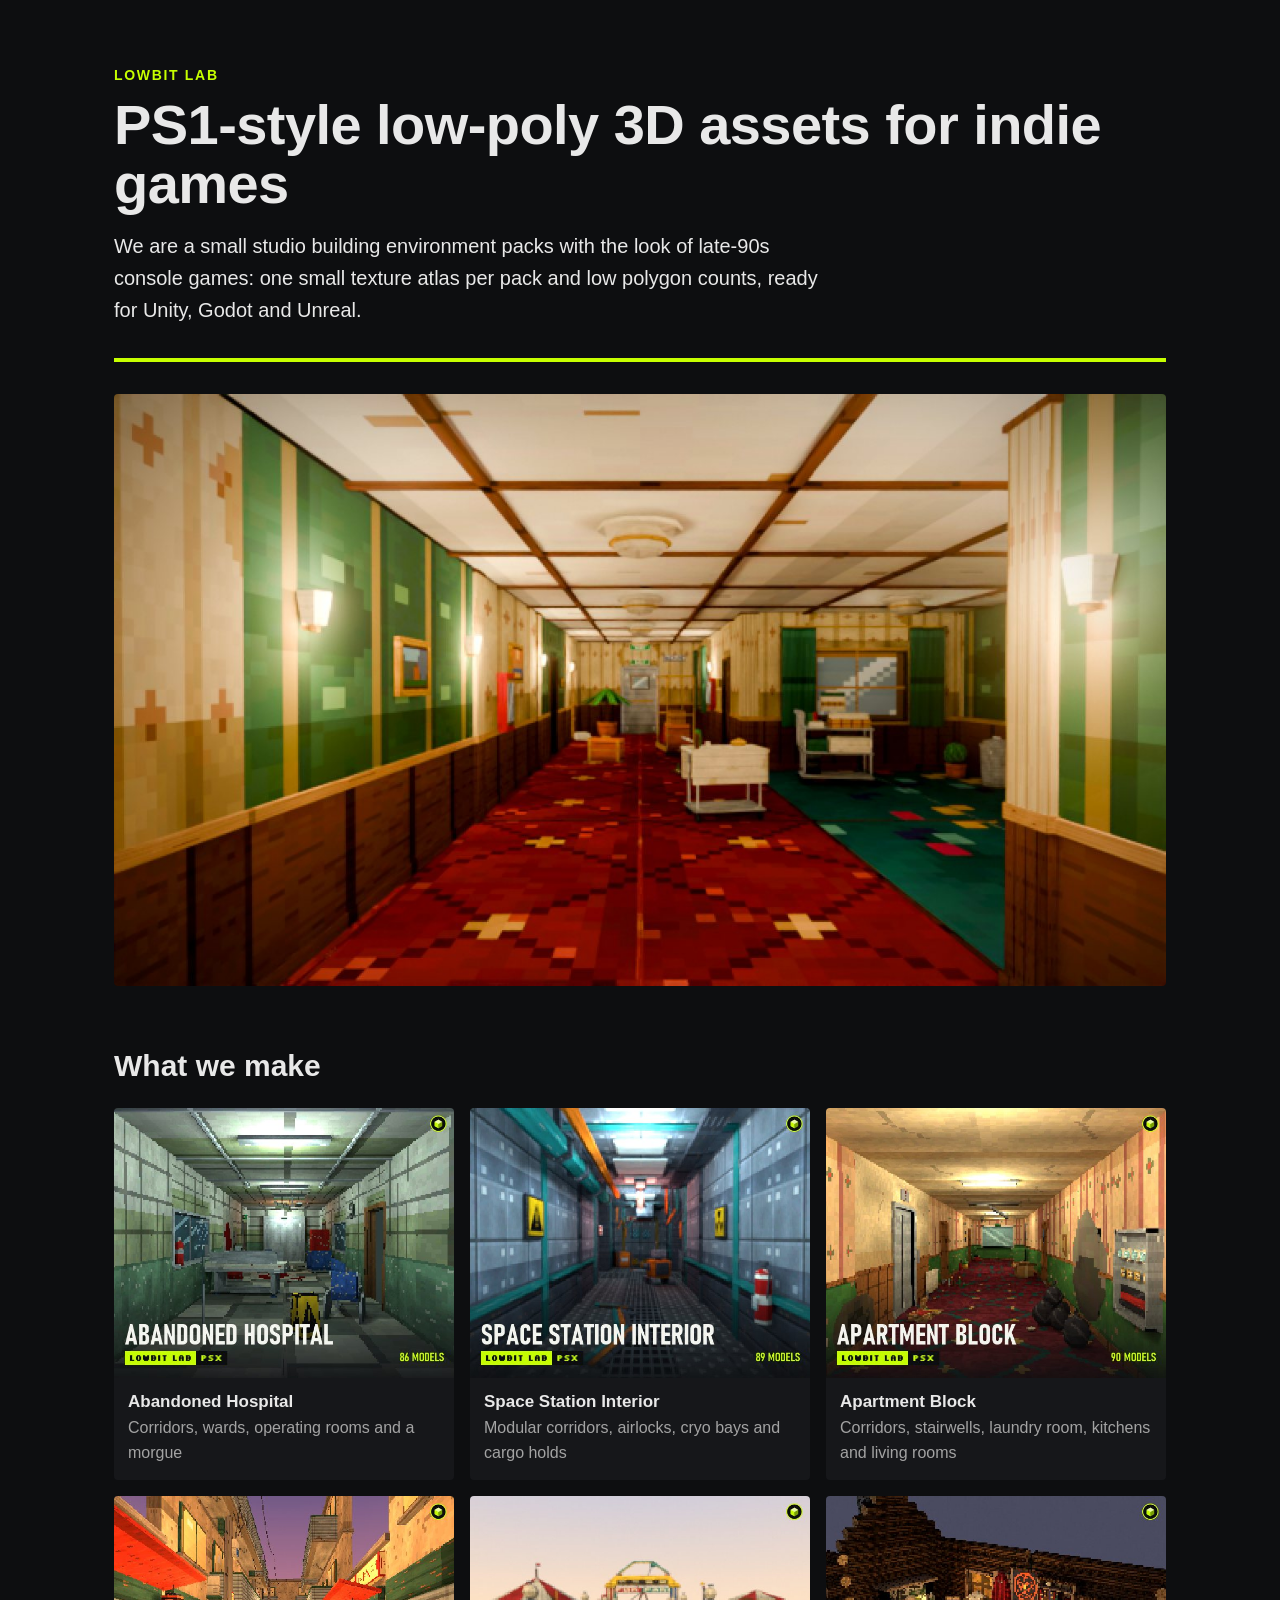
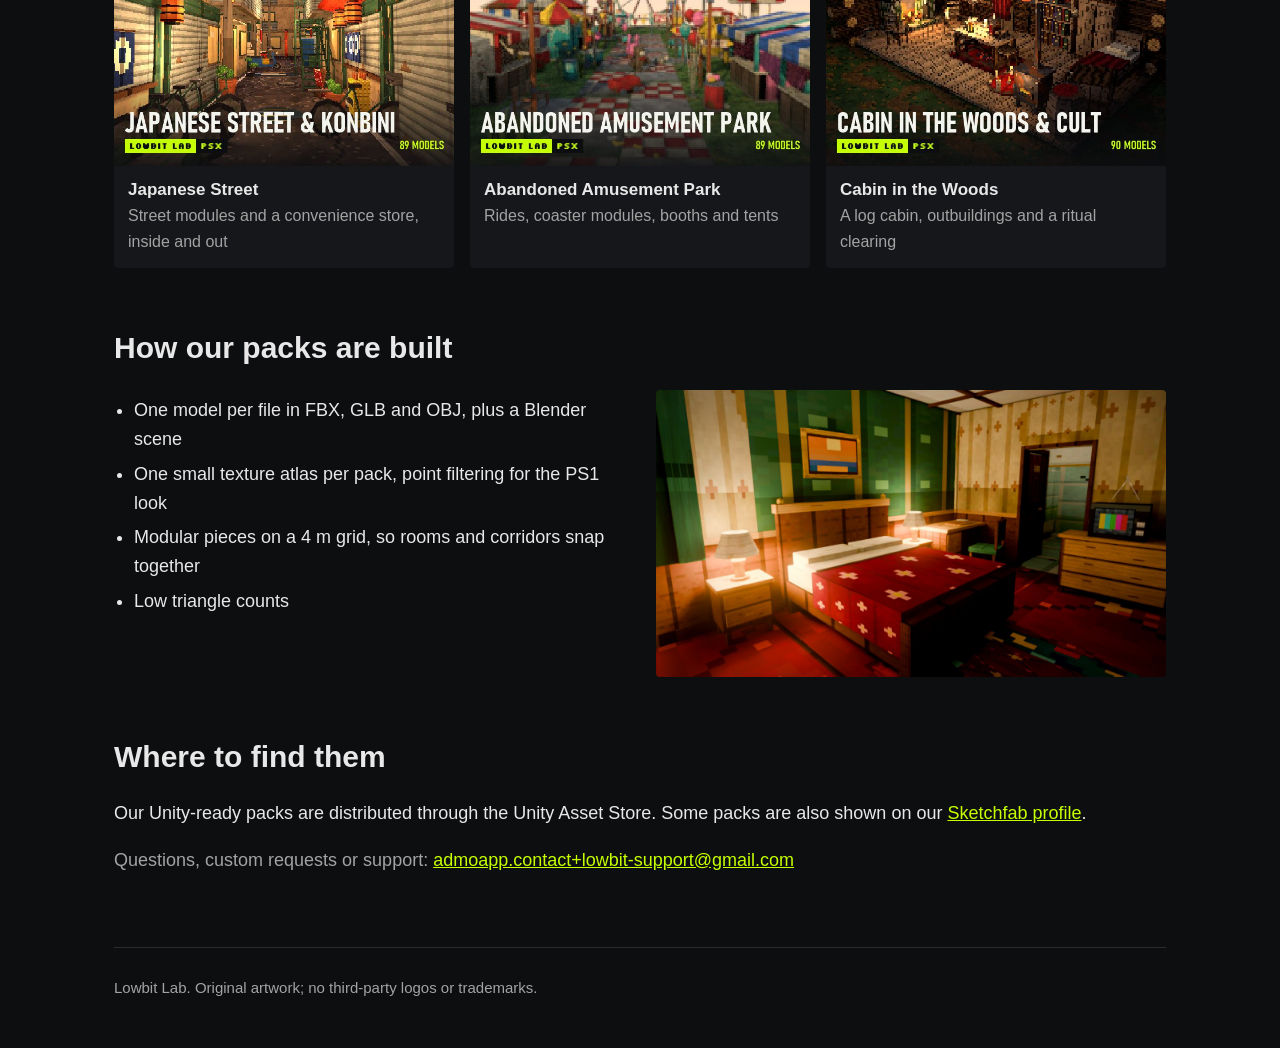
==== index.html @ 7726ae56 "Lowbit Lab website" ====
<!doctype html>
<html lang="en">
<head>
<meta charset="utf-8">
<meta name="viewport" content="width=device-width, initial-scale=1">
<title>Lowbit Lab - PS1-style low-poly 3D assets</title>
<meta name="description" content="Lowbit Lab is a small studio making PS1-style low-poly 3D environment packs for indie games: horror locations, retro interiors, towns and nature.">
<style>
  :root { --bg:#0d0e10; --panel:#16171a; --text:#e8e8e8; --muted:#a3a3a3; --accent:#c6ff00; }
  * { box-sizing:border-box; }
  body { margin:0; background:var(--bg); color:var(--text); font-family:"Segoe UI", Roboto, Helvetica, Arial, sans-serif; font-size:18px; line-height:1.6; }
  .wrap { max-width:1100px; margin:0 auto; padding:0 24px; }
  header { padding:64px 0 32px; border-bottom:4px solid var(--accent); }
  header .tag { color:var(--accent); font-weight:700; letter-spacing:.12em; font-size:14px; text-transform:uppercase; }
  h1 { font-size:56px; line-height:1.05; margin:10px 0 16px; letter-spacing:-.01em; }
  header p { max-width:720px; color:var(--text); font-size:20px; margin:0; }
  h2 { font-size:30px; margin:56px 0 18px; }
  .hero { margin-top:32px; }
  .hero img { width:100%; display:block; border-radius:4px; }
  .grid { display:grid; grid-template-columns:repeat(3, 1fr); gap:16px; }
  .grid figure { margin:0; background:var(--panel); border-radius:4px; overflow:hidden; }
  .grid img { width:100%; display:block; aspect-ratio:630/500; object-fit:cover; }
  .grid figcaption { padding:10px 14px 14px; font-size:16px; color:var(--muted); }
  .grid figcaption b { color:var(--text); display:block; font-size:17px; }
  .two { display:grid; grid-template-columns:1fr 1fr; gap:32px; }
  ul { padding-left:20px; margin:0; }
  li { margin:6px 0; }
  .note { color:var(--muted); }
  footer { margin:72px 0 0; padding:28px 0 48px; border-top:1px solid #2a2b2f; color:var(--muted); font-size:15px; }
  a { color:var(--accent); }
  @media (max-width:800px) { h1 { font-size:40px; } .grid { grid-template-columns:1fr 1fr; } .two { grid-template-columns:1fr; } }
</style>
</head>
<body>
<div class="wrap">
  <header>
    <div class="tag">Lowbit Lab</div>
    <h1>PS1-style low-poly 3D assets for indie games</h1>
    <p>We are a small studio building environment packs with the look of late-90s console games: one small texture atlas per pack and low polygon counts, ready for Unity, Godot and Unreal.</p>
  </header>

  <div class="hero"><img src="img/hotel_corridor.jpg" alt="Retro hotel corridor built from our PS1-style models"></div>

  <h2>What we make</h2>
  <div class="grid">
    <figure><img src="img/hospital.jpg" alt="Abandoned hospital pack"><figcaption><b>Abandoned Hospital</b>Corridors, wards, operating rooms and a morgue</figcaption></figure>
    <figure><img src="img/space_station.jpg" alt="Space station interior pack"><figcaption><b>Space Station Interior</b>Modular corridors, airlocks, cryo bays and cargo holds</figcaption></figure>
    <figure><img src="img/apartment.jpg" alt="Apartment block pack"><figcaption><b>Apartment Block</b>Corridors, stairwells, laundry room, kitchens and living rooms</figcaption></figure>
    <figure><img src="img/japanese_street.jpg" alt="Japanese street pack"><figcaption><b>Japanese Street</b>Street modules and a convenience store, inside and out</figcaption></figure>
    <figure><img src="img/amusement_park.jpg" alt="Abandoned amusement park pack"><figcaption><b>Abandoned Amusement Park</b>Rides, coaster modules, booths and tents</figcaption></figure>
    <figure><img src="img/cabin.jpg" alt="Cabin in the woods pack"><figcaption><b>Cabin in the Woods</b>A log cabin, outbuildings and a ritual clearing</figcaption></figure>
  </div>

  <h2>How our packs are built</h2>
  <div class="two">
    <ul>
      <li>One model per file in FBX, GLB and OBJ, plus a Blender scene</li>
      <li>One small texture atlas per pack, point filtering for the PS1 look</li>
      <li>Modular pieces on a 4 m grid, so rooms and corridors snap together</li>
      <li>Low triangle counts</li>
    </ul>
    <div><img src="img/hotel_room.jpg" alt="Hotel guest room built from our models" style="width:100%;border-radius:4px;display:block"></div>
  </div>

  <h2>Where to find them</h2>
  <p>Our Unity-ready packs are distributed through the Unity Asset Store. Some packs are also shown on our <a href="https://sketchfab.com/LowbitLab">Sketchfab profile</a>.</p>
  <p class="note">Questions, custom requests or support: <a href="mailto:admoapp.contact+lowbit-support@gmail.com">admoapp.contact+lowbit-support@gmail.com</a></p>

  <footer>Lowbit Lab. Original artwork; no third-party logos or trademarks.</footer>
</div>
</body>
</html>
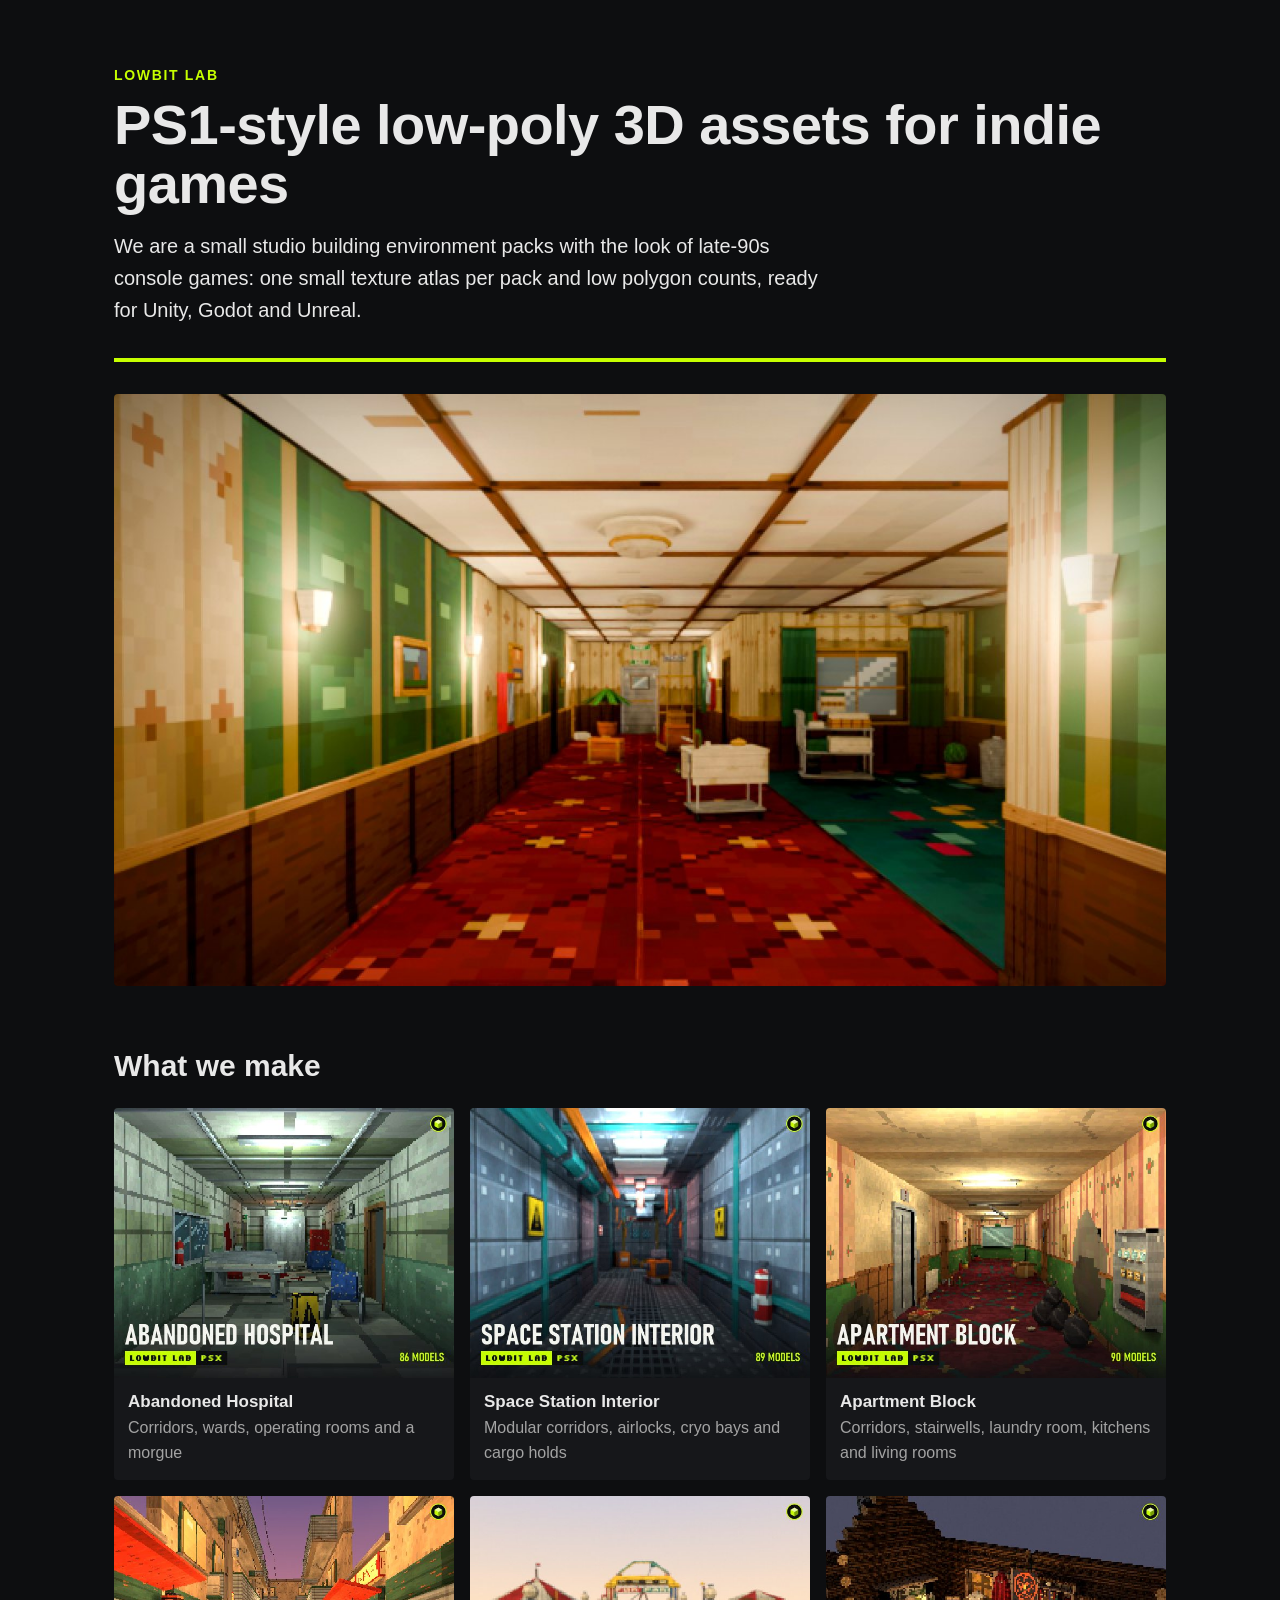
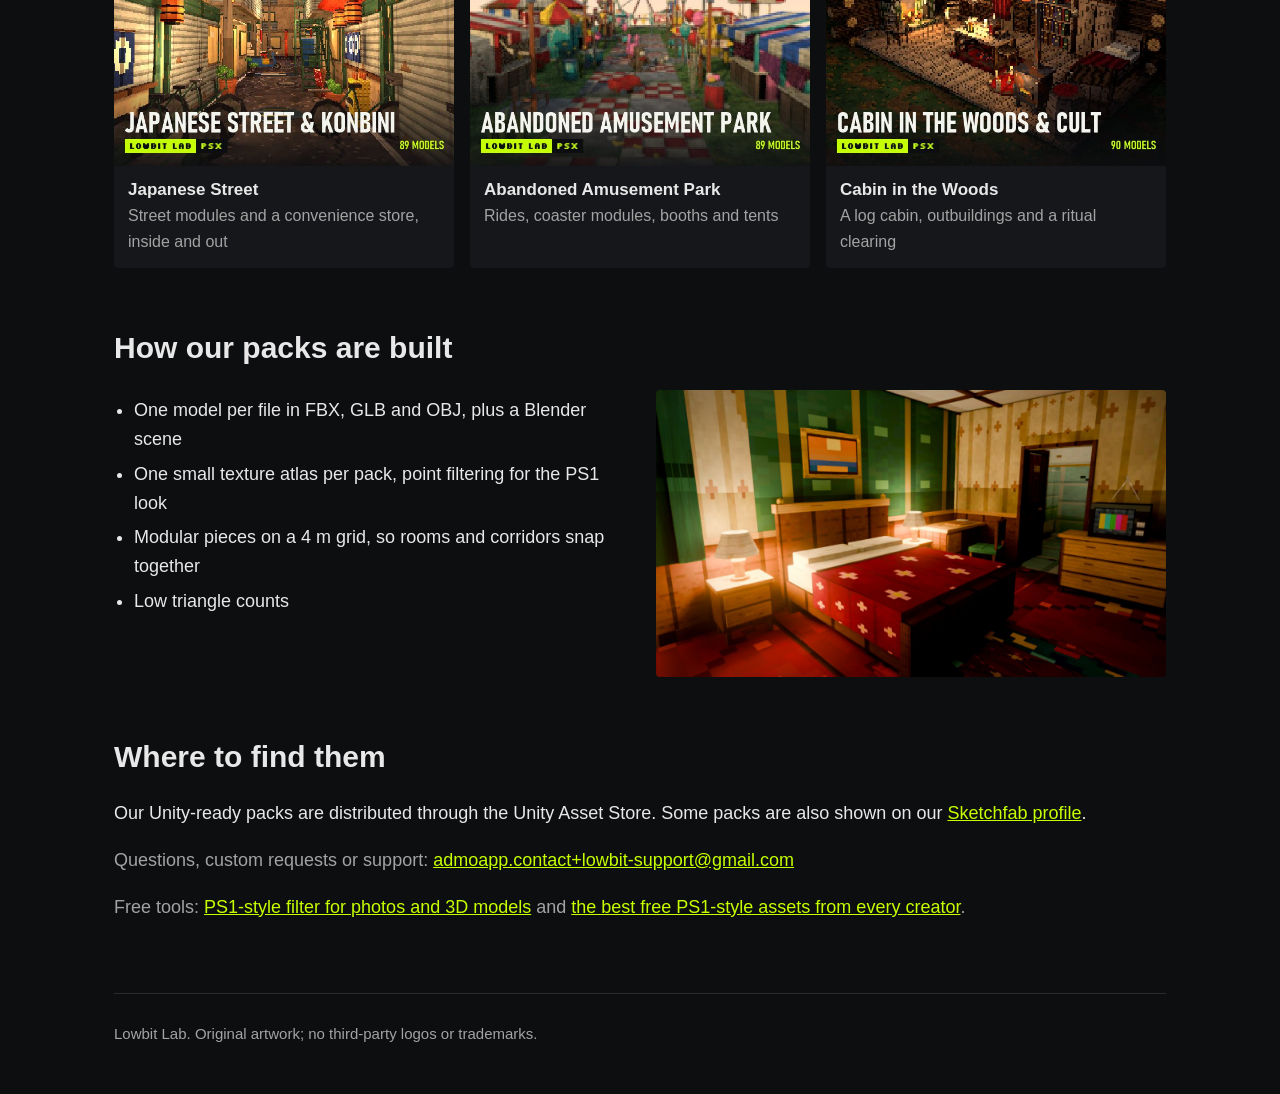
==== commit 389b8040: "free-ps1-assets: publish comparison page; home: link the two free tools" ====
--- a/index.html
+++ b/index.html
@@ -66,6 +66,8 @@
   <p>Our Unity-ready packs are distributed through the Unity Asset Store. Some packs are also shown on our <a href="https://sketchfab.com/LowbitLab">Sketchfab profile</a>.</p>
   <p class="note">Questions, custom requests or support: <a href="mailto:admoapp.contact+lowbit-support@gmail.com">admoapp.contact+lowbit-support@gmail.com</a></p>
 
+  <p class="note">Free tools: <a href="ps1ify/">PS1-style filter for photos and 3D models</a> and <a href="free-ps1-assets/">the best free PS1-style assets from every creator</a>.</p>
+
   <footer>Lowbit Lab. Original artwork; no third-party logos or trademarks.</footer>
 </div>
 </body>
